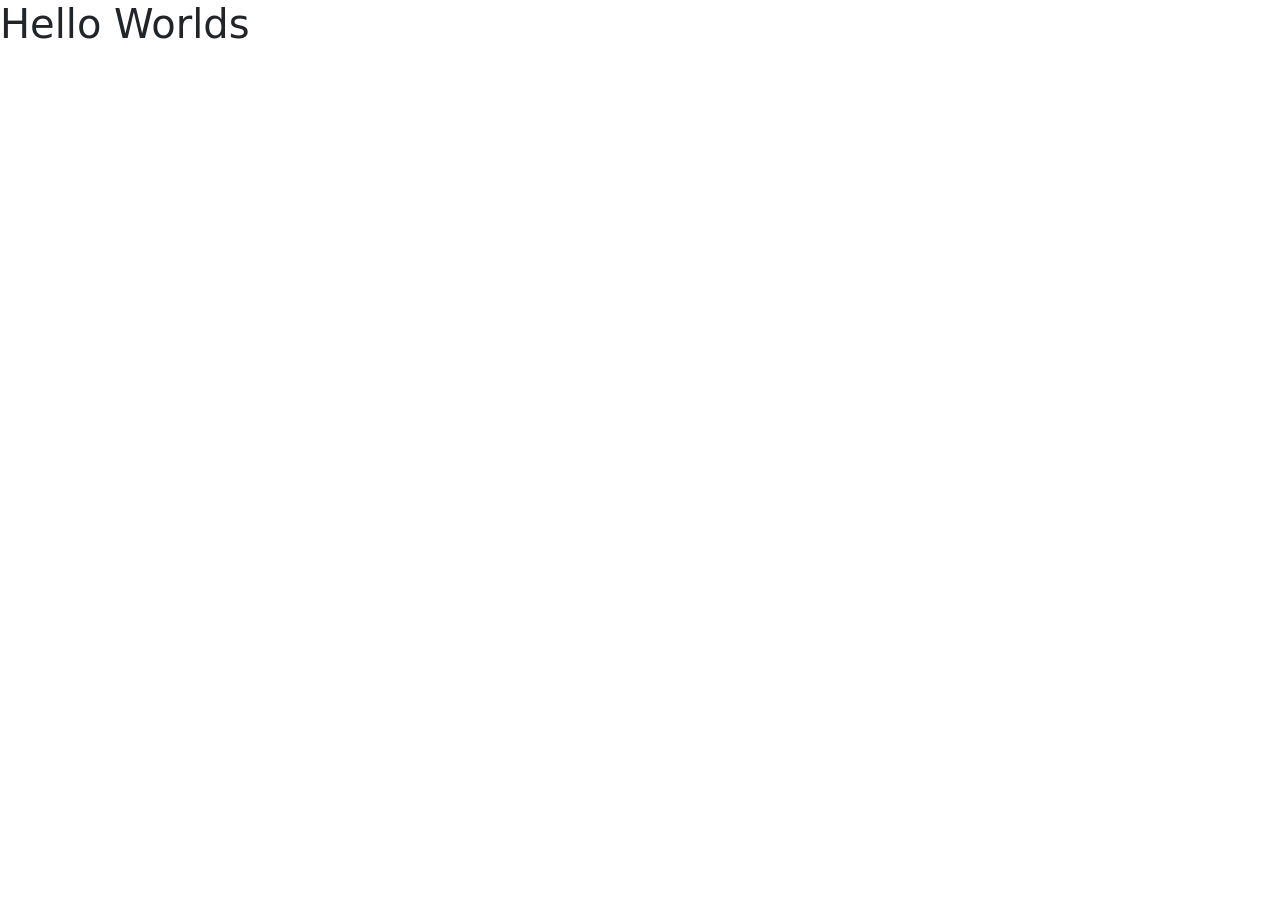
==== Mission_VanillaJS/index.html @ 84386a33 "first commit" ====
<!DOCTYPE html>
<html lang="en">
	<head>
		<meta charset="UTF-8" />
		<meta http-equiv="X-UA-Compatible" content="IE=edge" />
		<meta name="viewport" content="width=device-width, initial-scale=1.0" />
		<!-- CSS only -->
		<link
			href="https://cdn.jsdelivr.net/npm/bootstrap@5.2.0/dist/css/bootstrap.min.css"
			rel="stylesheet"
			integrity="sha384-gH2yIJqKdNHPEq0n4Mqa/HGKIhSkIHeL5AyhkYV8i59U5AR6csBvApHHNl/vI1Bx"
			crossorigin="anonymous"
		/>
		<link rel="stylesheet" href="assets/css/style.css" />
		<title>Mission 2 - Vanilla JS</title>
	</head>
	<body>
		<h1>Hello Worlds</h1>

		<script src="assets/js/script.js"></script>
	</body>
</html>
---- Mission_VanillaJS/assets/css/style.css ----
* {
	padding: 0;
	margin: 0;
}
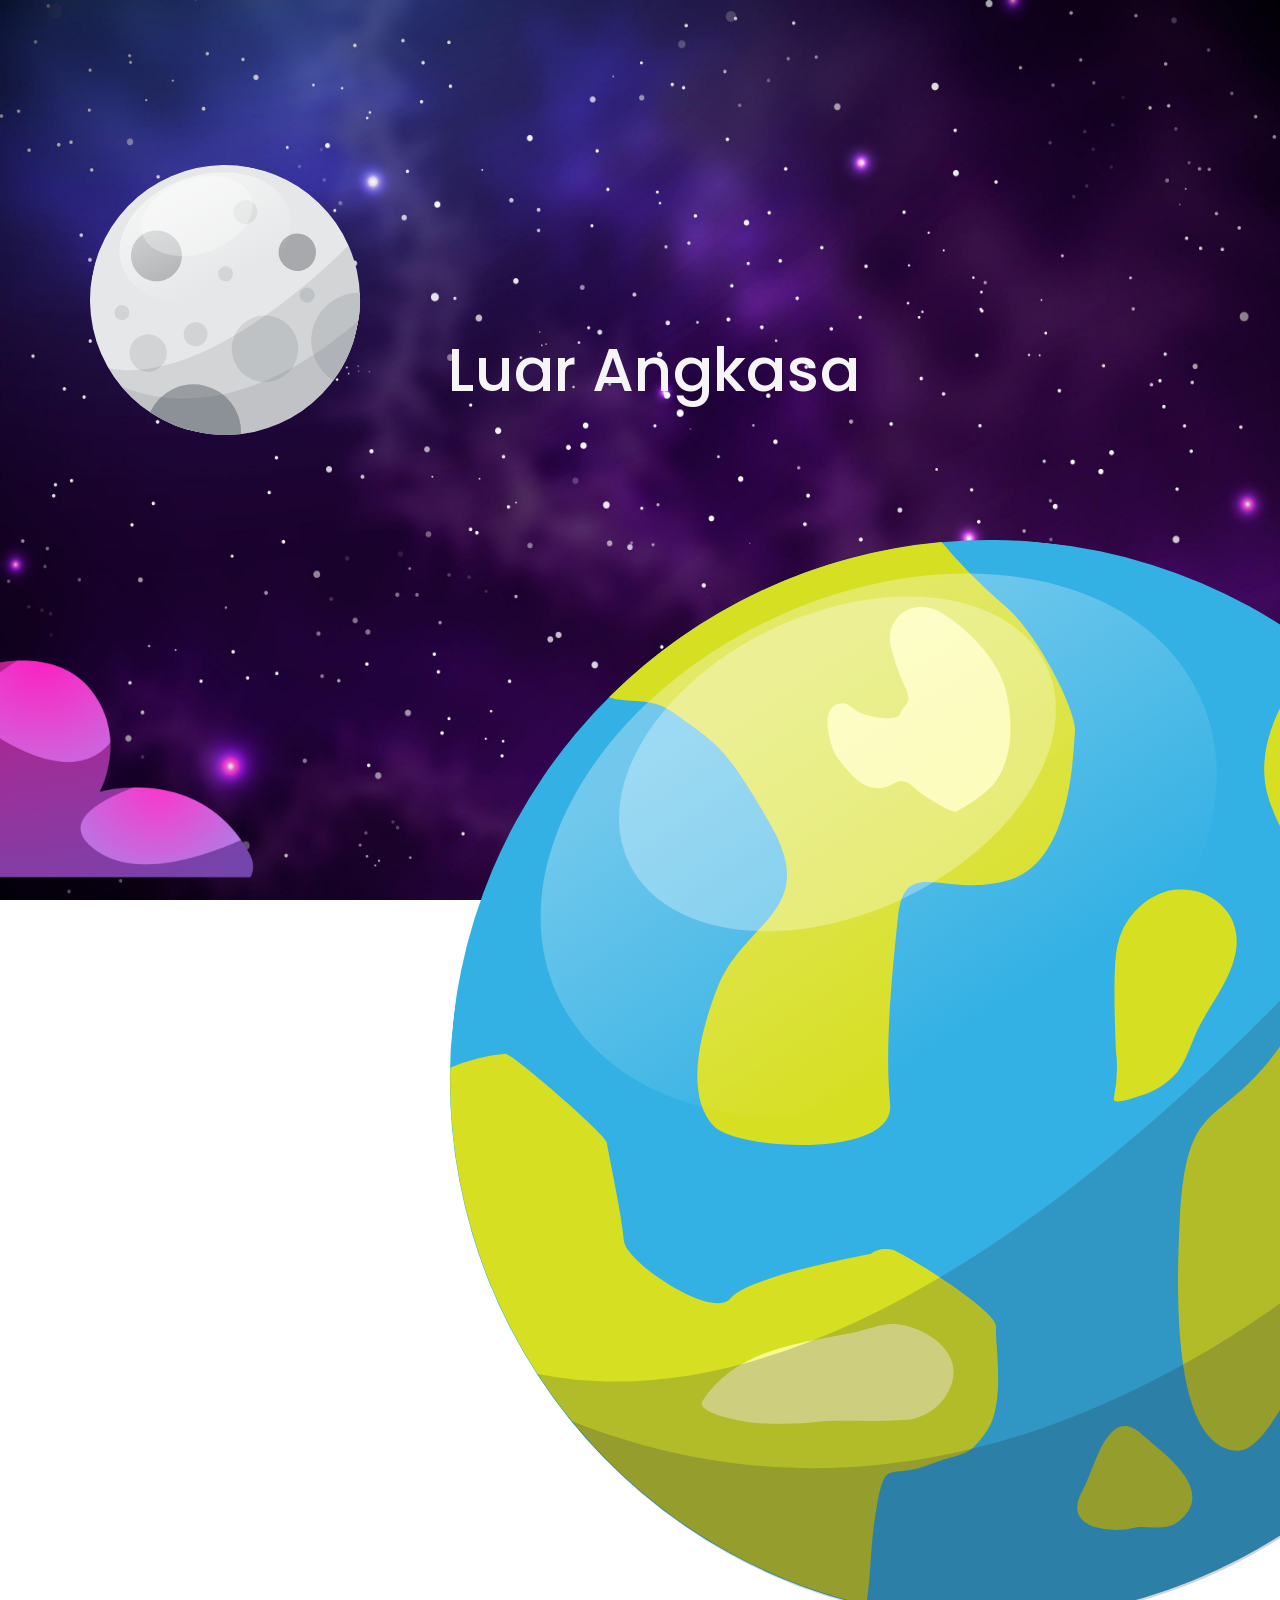
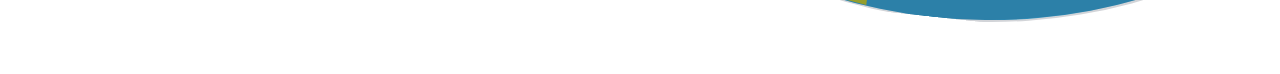
==== commit 2f856aa2: "progress" ====
--- a/Mission_VanillaJS/index.html
+++ b/Mission_VanillaJS/index.html
@@ -15,8 +15,24 @@
 		<title>Mission 2 - Vanilla JS</title>
 	</head>
 	<body>
-		<h1>Hello Worlds</h1>
+		<!-- <header>
+			<a href="#" class="logo">Logo</a>
+			<ul>
+				<li><a href="#">Home</a></li>
+				<li><a href="#">About</a></li>
+				<li><a href="#">Work</a></li>
+				<li><a href="#">Contact</a></li>
+			</ul>
+		</header> -->
 
+		<main class="main">
+			<img src="assets/images/cloud1_1.png" id="awan1" alt="" />
+			<img src="assets/images/cloud2_1.png" id="awan2" alt="" />
+			<img src="assets/images/moon.svg" id="planet1" alt="" />
+			<img src="assets/images/earth.svg" id="planet2" alt="" />
+			<img src="assets/images/satellite.svg" id="satelit" alt="" />
+			<h1 id="headline" class="font-semibold">Luar Angkasa</h1>
+		</main>
 		<script src="assets/js/script.js"></script>
 	</body>
 </html>
--- a/Mission_VanillaJS/assets/css/style.css
+++ b/Mission_VanillaJS/assets/css/style.css
@@ -1,4 +1,59 @@
+@import url("https://fonts.googleapis.com/css2?family=Poppins:wght@300;400;500;600;700;800;900&display=swap");
+
 * {
 	padding: 0;
 	margin: 0;
+	font-family: "Poppins", sans-serif;
 }
+
+#headline {
+	text-align: center;
+	position: absolute;
+	scale: 150%;
+	top: 40%;
+	left: 50%;
+	transform: translateX(-30%) translateY(-20%);
+	color: whitesmoke;
+}
+
+body {
+	overflow: hidden;
+	min-height: 100vh;
+	background-image: url("../images/5532919.jpg");
+	background-attachment: fixed;
+	background-size: 100% 100%;
+}
+
+.main img {
+	position: absolute;
+	top: 0;
+	left: 0;
+	width: 100%;
+	height: 100%;
+	object-fit: cover;
+	pointer-events: none;
+}
+
+#planet1 {
+	position: absolute;
+	top: 30vh;
+	left: 10vh;
+	width: 30vh;
+	height: 30vh;
+}
+
+#planet2 {
+	position: absolute;
+	top: 60vh;
+	left: 50vh;
+	width: 120vh;
+	height: 120vh;
+}
+
+#satelit {
+	position: absolute;
+	top: 35vh;
+	left: 170vh;
+	width: 30vh;
+	height: 30vh;
+}
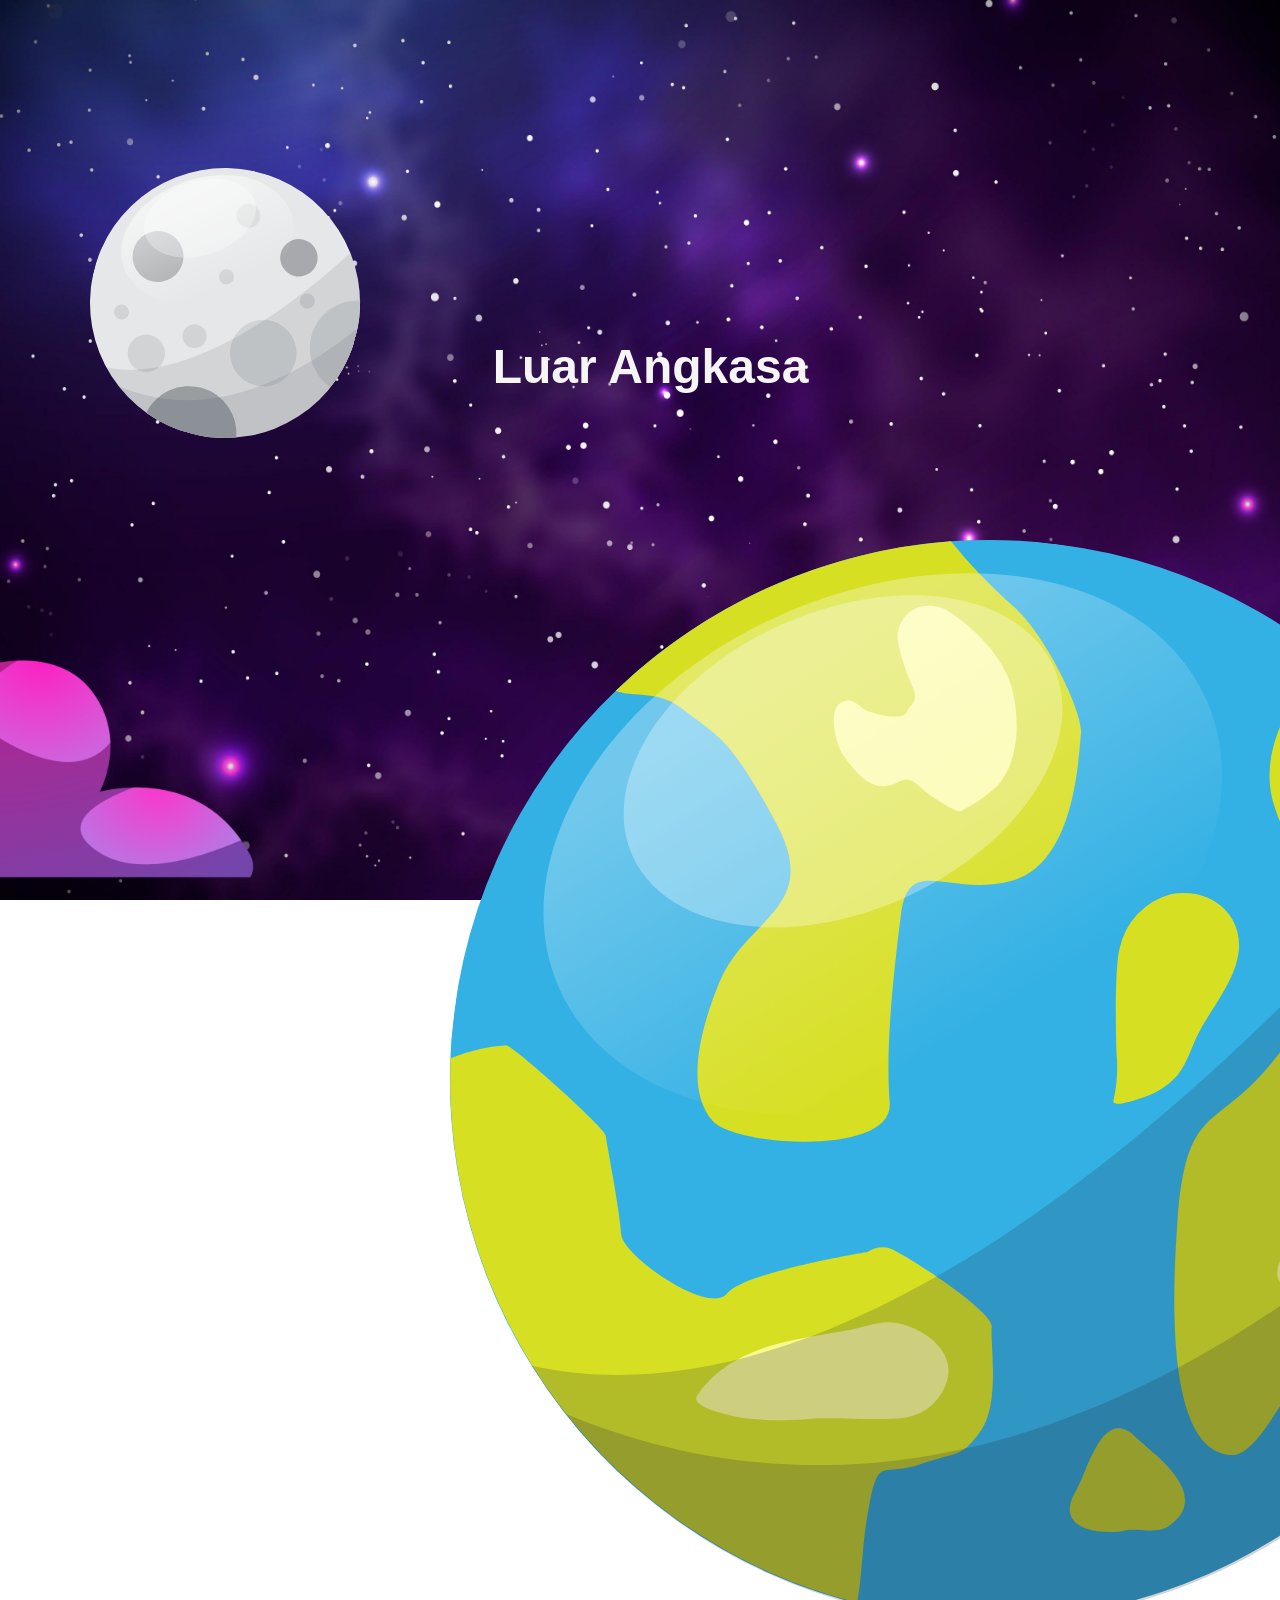
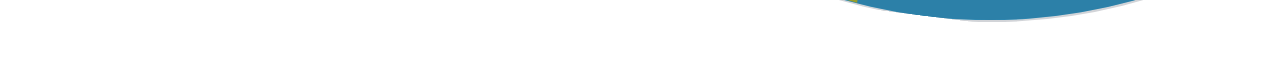
==== commit 5d19fca3: "final" ====
--- a/Mission_VanillaJS/index.html
+++ b/Mission_VanillaJS/index.html
@@ -4,27 +4,10 @@
 		<meta charset="UTF-8" />
 		<meta http-equiv="X-UA-Compatible" content="IE=edge" />
 		<meta name="viewport" content="width=device-width, initial-scale=1.0" />
-		<!-- CSS only -->
-		<link
-			href="https://cdn.jsdelivr.net/npm/bootstrap@5.2.0/dist/css/bootstrap.min.css"
-			rel="stylesheet"
-			integrity="sha384-gH2yIJqKdNHPEq0n4Mqa/HGKIhSkIHeL5AyhkYV8i59U5AR6csBvApHHNl/vI1Bx"
-			crossorigin="anonymous"
-		/>
 		<link rel="stylesheet" href="assets/css/style.css" />
 		<title>Mission 2 - Vanilla JS</title>
 	</head>
 	<body>
-		<!-- <header>
-			<a href="#" class="logo">Logo</a>
-			<ul>
-				<li><a href="#">Home</a></li>
-				<li><a href="#">About</a></li>
-				<li><a href="#">Work</a></li>
-				<li><a href="#">Contact</a></li>
-			</ul>
-		</header> -->
-
 		<main class="main">
 			<img src="assets/images/cloud1_1.png" id="awan1" alt="" />
 			<img src="assets/images/cloud2_1.png" id="awan2" alt="" />
